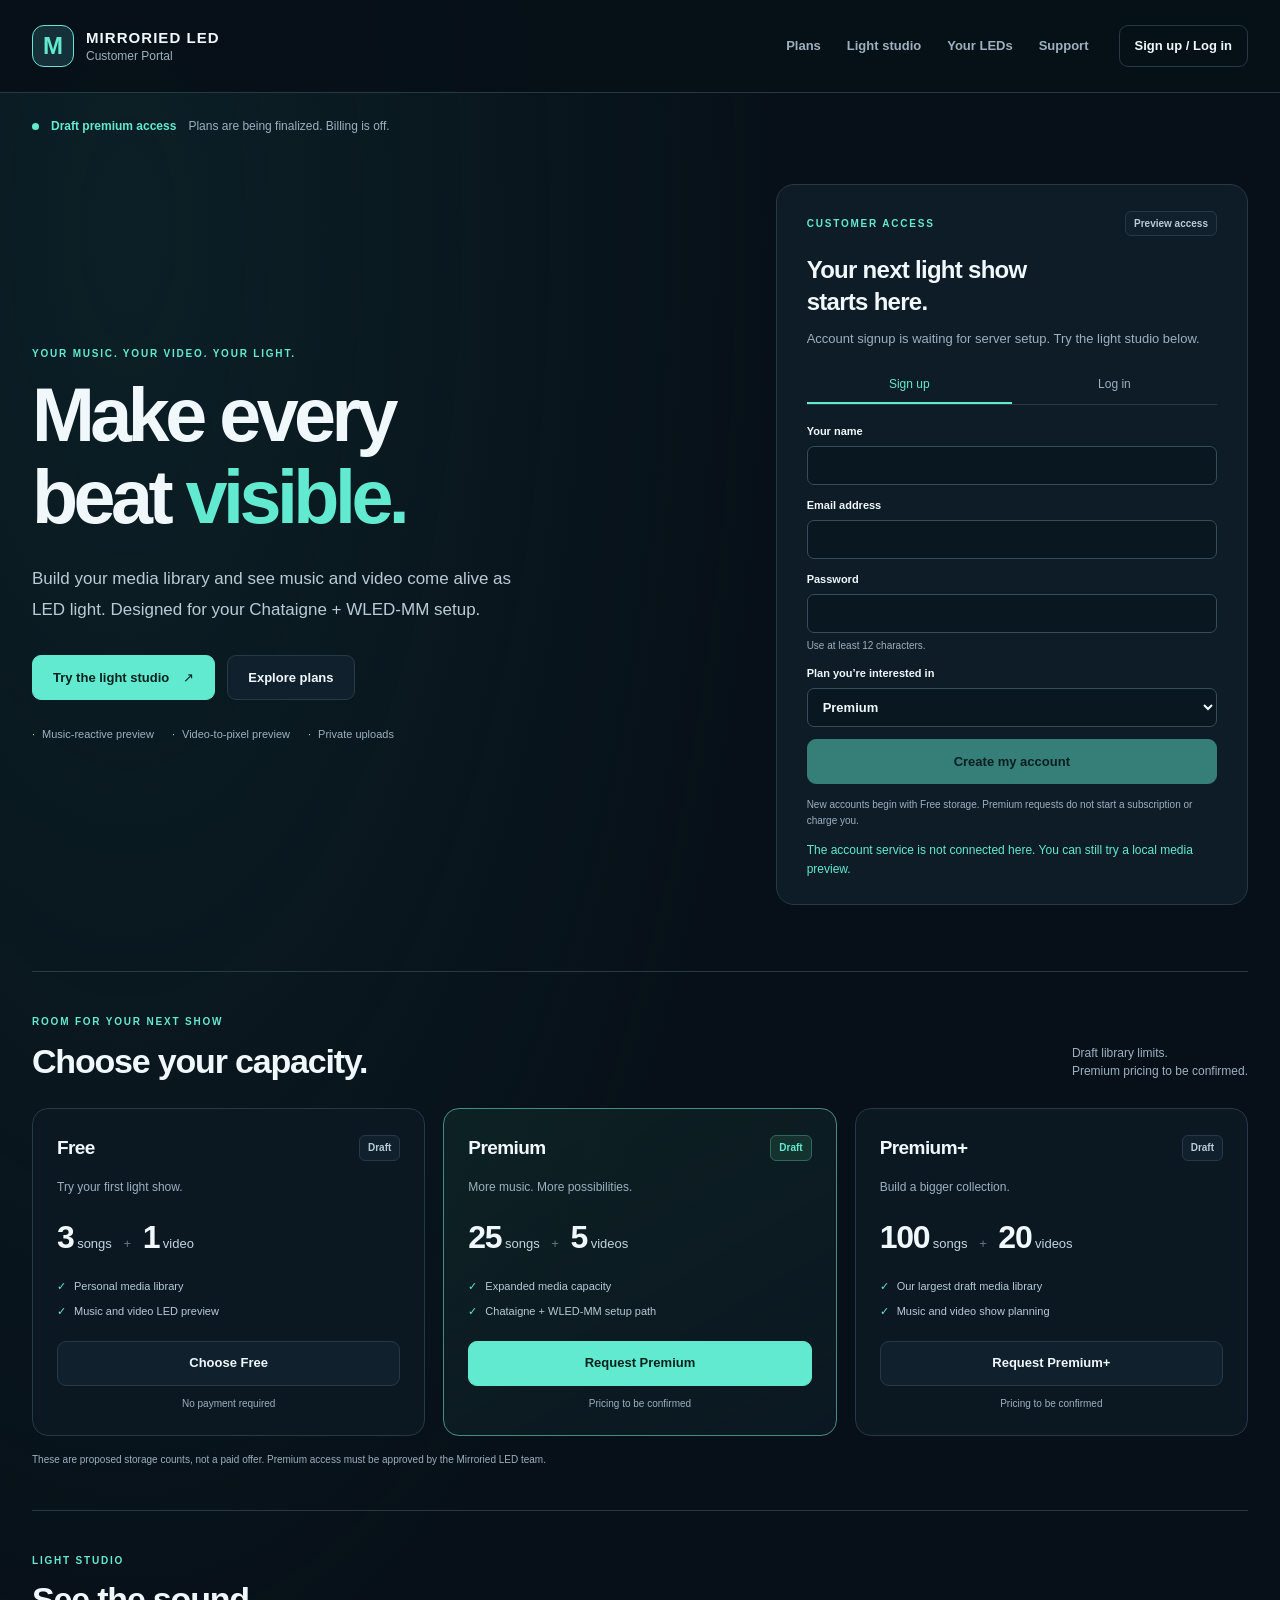
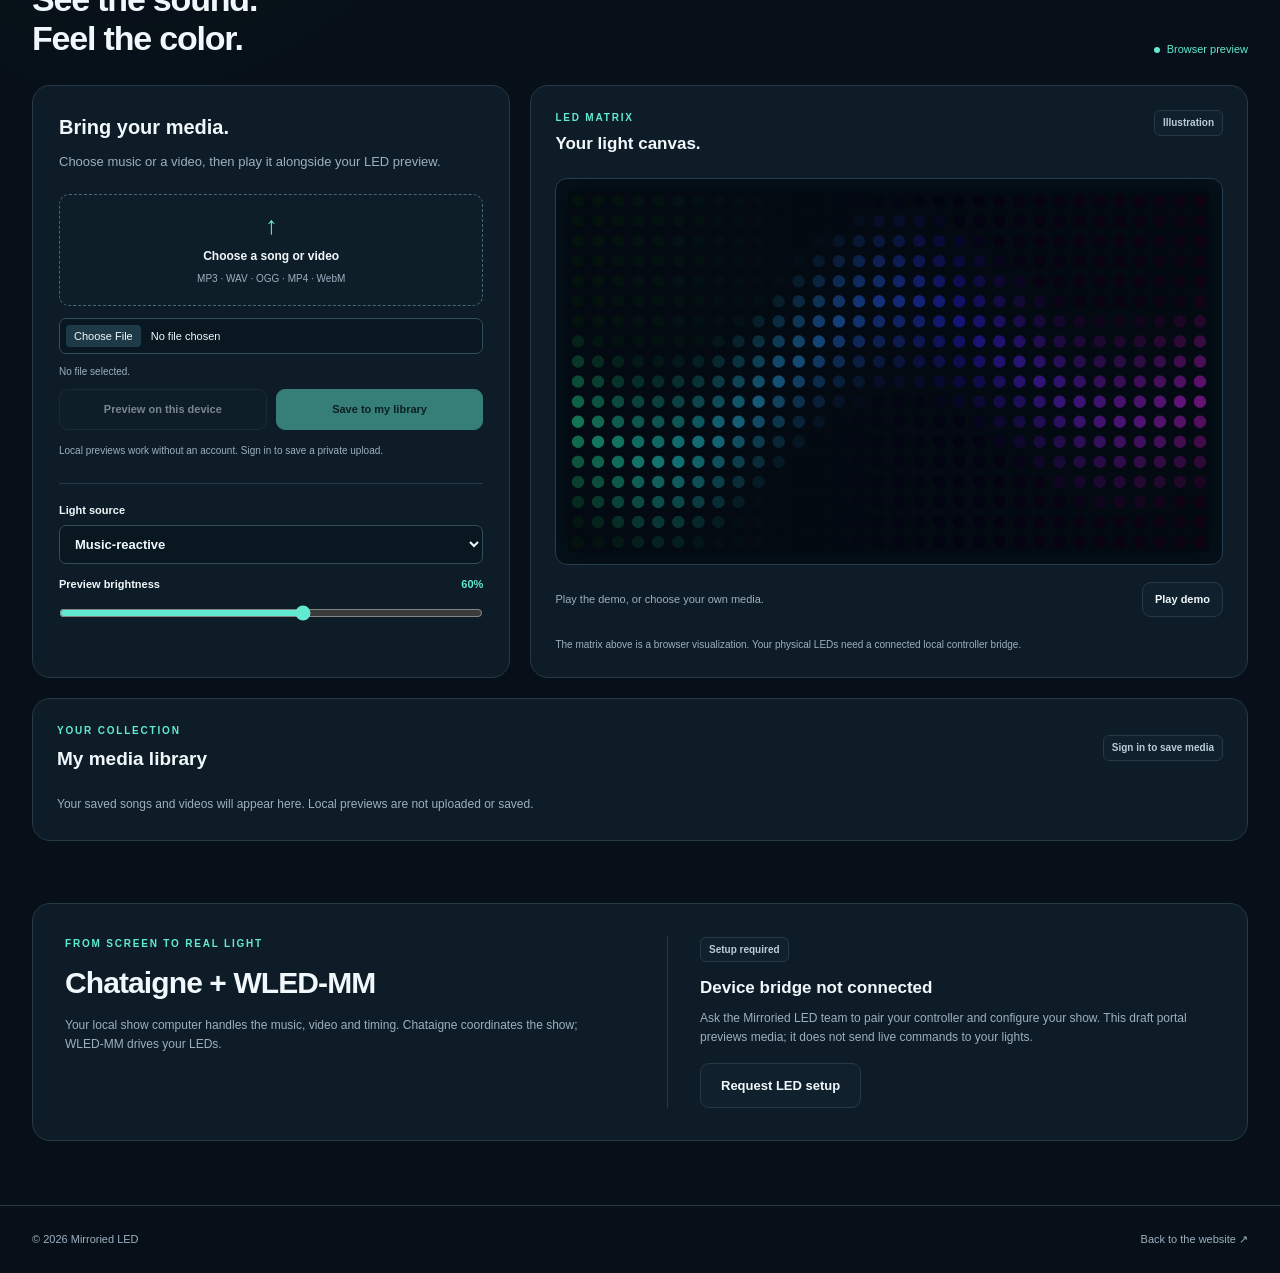
==== customer-portal/index.html @ da656ce5 "Build draft customer portal with private media uploads and LED preview" ====
<!doctype html>
<html lang="en">
<head>
  <meta charset="utf-8">
  <meta name="viewport" content="width=device-width, initial-scale=1">
  <meta name="description" content="Mirroried LED customer access: a private music and video library, premium plan requests and a synchronized LED preview for Chataigne and WLED-MM setups.">
  <meta name="color-scheme" content="dark">
  <title>Customer Portal — Mirroried LED</title>
  <link rel="stylesheet" href="portal.css?v=8d308800844b">
  <script src="portal.js?v=c4776ba9d6d2" defer></script>
</head>
<body>
  <a class="skip-link" href="#main">Skip to content</a>
  <header class="site-header">
    <div class="shell header-inner">
      <a class="brand" href="../" aria-label="Mirroried LED home"><span class="brand-mark">M</span><span><strong>MIRRORIED LED</strong><small>Customer Portal</small></span></a>
      <nav aria-label="Portal navigation"><a href="#plans">Plans</a><a href="#studio">Light studio</a><a href="#connection">Your LEDs</a><a href="../#contact">Support</a></nav>
      <a class="header-action" href="#account" id="accountLink">Sign up / Log in</a>
    </div>
  </header>
  <main id="main">
    <div class="shell">
      <div class="release-note"><span class="status-dot"></span><strong>Draft premium access</strong><span>Plans are being finalized. Billing is off.</span></div>
      <section class="welcome-grid" aria-labelledby="welcomeTitle">
        <div class="welcome-copy">
          <p class="eyebrow">YOUR MUSIC. YOUR VIDEO. YOUR LIGHT.</p>
          <h1 id="welcomeTitle">Make every<br>beat <span>visible.</span></h1>
          <p class="lead">Build your media library and see music and video come alive as LED light. Designed for your Chataigne + WLED-MM setup.</p>
          <div class="hero-actions"><a class="button primary" href="#studio">Try the light studio <span aria-hidden="true">↗</span></a><a class="button secondary" href="#plans">Explore plans</a></div>
          <div class="feature-line"><span>Music-reactive preview</span><span>Video-to-pixel preview</span><span>Private uploads</span></div>
        </div>
        <section class="account-panel panel" id="account" aria-labelledby="accountTitle">
          <div class="panel-heading"><p class="eyebrow">CUSTOMER ACCESS</p><span class="small-tag" id="accountState">Checking access</span></div>
          <div id="signedOut">
            <h2 id="accountTitle">Your next light show<br>starts here.</h2>
            <p class="muted" id="accountAvailability">Checking account availability…</p>
            <div class="auth-tabs" aria-label="Account action"><button type="button" id="signupTab" class="active" aria-pressed="true">Sign up</button><button type="button" id="loginTab" aria-pressed="false">Log in</button></div>
            <form id="accountForm">
              <label id="nameField">Your name<input name="name" id="accountName" autocomplete="name" maxlength="100" required></label>
              <label>Email address<input name="email" id="accountEmail" type="email" autocomplete="email" maxlength="254" required></label>
              <label>Password<input name="password" id="accountPassword" type="password" autocomplete="new-password" minlength="12" maxlength="72" required><small id="passwordHint">Use at least 12 characters.</small></label>
              <label id="planField">Plan you’re interested in<select id="requestedPlan" name="requestedPlan"><option value="free">Free</option><option value="premium" selected>Premium</option><option value="premium-plus">Premium+</option></select></label>
              <button class="button primary full-width" id="accountSubmit" type="submit" disabled>Create my account</button>
              <p class="fine-print" id="signupNote">New accounts begin with Free storage. Premium requests do not start a subscription or charge you.</p>
            </form>
          </div>
          <div id="signedIn" hidden>
            <h2 id="memberGreeting">Welcome back.</h2><p class="muted" id="memberEmail"></p>
            <dl class="member-details"><div><dt>Active access</dt><dd id="memberPlan"></dd></div><div><dt>Requested plan</dt><dd id="memberRequest"></dd></div><div><dt>Billing</dt><dd>Off · no charges</dd></div></dl>
            <a class="button primary full-width" href="#studio">Open my media library</a><button class="text-button" type="button" id="logoutButton">Log out</button>
            <p class="fine-print">Use Mirroried LED support for account help or to request a change to your access.</p>
          </div>
          <p class="form-message" id="accountMessage" role="status" aria-live="polite"></p>
        </section>
      </section>
      <section class="plans-section" id="plans" aria-labelledby="plansTitle">
        <div class="section-heading"><div><p class="eyebrow">ROOM FOR YOUR NEXT SHOW</p><h2 id="plansTitle">Choose your capacity.</h2></div><p>Draft library limits.<br>Premium pricing to be confirmed.</p></div>
        <div class="plans-grid" id="planCards">
          <article class="plan-card"><div class="plan-top"><h3>Free</h3><span class="small-tag">Draft</span></div><p class="plan-description">Try your first light show.</p><div class="plan-capacity"><strong data-plan-songs="free">3</strong> songs <span>+</span> <strong data-plan-videos="free">1</strong> video</div><ul><li>Personal media library</li><li>Music and video LED preview</li></ul><button class="button secondary full-width plan-select" type="button" data-plan="free">Choose Free</button><p class="price-note">No payment required</p></article>
          <article class="plan-card featured"><div class="plan-top"><h3>Premium</h3><span class="small-tag teal">Draft</span></div><p class="plan-description">More music. More possibilities.</p><div class="plan-capacity"><strong data-plan-songs="premium">25</strong> songs <span>+</span> <strong data-plan-videos="premium">5</strong> videos</div><ul><li>Expanded media capacity</li><li>Chataigne + WLED-MM setup path</li></ul><button class="button primary full-width plan-select" type="button" data-plan="premium">Request Premium</button><p class="price-note">Pricing to be confirmed</p></article>
          <article class="plan-card"><div class="plan-top"><h3>Premium+</h3><span class="small-tag">Draft</span></div><p class="plan-description">Build a bigger collection.</p><div class="plan-capacity"><strong data-plan-songs="premium-plus">100</strong> songs <span>+</span> <strong data-plan-videos="premium-plus">20</strong> videos</div><ul><li>Our largest draft media library</li><li>Music and video show planning</li></ul><button class="button secondary full-width plan-select" type="button" data-plan="premium-plus">Request Premium+</button><p class="price-note">Pricing to be confirmed</p></article>
        </div>
        <p class="section-note">These are proposed storage counts, not a paid offer. Premium access must be approved by the Mirroried LED team.</p>
      </section>
      <section class="studio-section" id="studio" aria-labelledby="studioTitle">
        <div class="section-heading"><div><p class="eyebrow">LIGHT STUDIO</p><h2 id="studioTitle">See the sound.<br>Feel the color.</h2></div><span class="studio-badge">Browser preview</span></div>
        <div class="studio-grid">
          <div class="studio-controls panel">
            <h3>Bring your media.</h3><p class="muted">Choose music or a video, then play it alongside your LED preview.</p>
            <form id="uploadForm">
              <label class="file-label" for="mediaFile"><span class="upload-symbol" aria-hidden="true">↑</span><strong>Choose a song or video</strong><span>MP3 · WAV · OGG · MP4 · WebM</span></label>
              <input type="file" id="mediaFile" name="file" accept=".mp3,.wav,.ogg,.mp4,.webm,audio/mpeg,audio/wav,audio/ogg,video/mp4,video/webm">
              <p class="selected-file" id="selectedFile">No file selected.</p>
              <div class="upload-actions"><button class="button secondary" id="localPreviewButton" type="button" disabled>Preview on this device</button><button class="button primary" id="saveMediaButton" type="submit" disabled>Save to my library</button></div>
              <p class="fine-print" id="uploadAvailability">Local previews work without an account. Sign in to save a private upload.</p>
              <progress id="uploadProgress" max="100" value="0" aria-label="Upload progress" hidden></progress>
              <p class="form-message" id="uploadMessage" role="status" aria-live="polite"></p>
            </form>
            <div class="preview-settings"><label>Light source<select id="previewMode"><option value="music">Music-reactive</option><option value="video">Video colors</option></select></label><label>Preview brightness <span id="brightnessValue">60%</span><input id="brightness" type="range" min="5" max="100" value="60"></label></div>
          </div>
          <div class="preview-panel panel">
            <div class="preview-heading"><div><p class="eyebrow">LED MATRIX</p><h3 id="previewName">Your light canvas.</h3></div><span class="small-tag" id="previewStatus">Illustration</span></div>
            <div class="matrix-frame"><canvas id="ledCanvas" width="960" height="540" role="img" aria-label="LED matrix preview. Choose and play music or a video to synchronize the lights."></canvas></div>
            <div class="player-bar"><p id="playerDescription">Play the demo, or choose your own media.</p><button class="button secondary compact" id="demoButton" type="button">Play demo</button></div>
            <div id="playerContainer" hidden><video id="mediaPlayer" controls playsinline preload="metadata" aria-label="Music and video preview player"></video></div>
            <p class="fine-print preview-disclosure" id="previewDisclosure">The matrix above is a browser visualization. Your physical LEDs need a connected local controller bridge.</p>
          </div>
        </div>
        <div class="library-panel panel">
          <div class="library-heading"><div><p class="eyebrow">YOUR COLLECTION</p><h3>My media library</h3></div><span class="small-tag" id="libraryUsage">Sign in to save media</span></div>
          <p class="library-empty" id="libraryEmpty">Your saved songs and videos will appear here. Local previews are not uploaded or saved.</p>
          <ul id="mediaLibrary" class="media-library" aria-label="Saved music and videos"></ul>
          <p class="form-message" id="libraryMessage" role="status" aria-live="polite"></p>
        </div>
      </section>
      <section class="connection-section panel" id="connection" aria-labelledby="connectionTitle">
        <div><p class="eyebrow">FROM SCREEN TO REAL LIGHT</p><h2 id="connectionTitle">Chataigne + WLED-MM</h2><p class="muted">Your local show computer handles the music, video and timing. Chataigne coordinates the show; WLED-MM drives your LEDs.</p></div>
        <div class="connection-state"><span class="small-tag">Setup required</span><h3>Device bridge not connected</h3><p class="muted">Ask the Mirroried LED team to pair your controller and configure your show. This draft portal previews media; it does not send live commands to your lights.</p><a class="button secondary" href="../#contact">Request LED setup</a></div>
      </section>
    </div>
  </main>
  <footer><div class="shell"><span>© <span id="year">2026</span> Mirroried LED</span><a href="../">Back to the website <span aria-hidden="true">↗</span></a></div></footer>
</body>
</html>
---- customer-portal/portal.css ----
:root{--bg:#071018;--panel:#0e1c27;--text:#f0f8fc;--muted:#9cb0c0;--line:#263946;--teal:#62ead0;--blue:#78bdfc;--pink:#ef8bcd;font-family:Inter,Arial,Helvetica,sans-serif;color:var(--text);background:var(--bg);font-synthesis:none;line-height:1.55;scroll-padding-top:100px}
*{box-sizing:border-box}body{margin:0;background:radial-gradient(ellipse at 10% 8%,#12333870,transparent 40%),var(--bg)}a{color:inherit}button,input,select{font:inherit}button,a,input,select{-webkit-tap-highlight-color:transparent}button{cursor:pointer}button:disabled{cursor:not-allowed;opacity:.48}button,input,select{color:var(--text)}button:focus-visible,a:focus-visible,input:focus-visible,select:focus-visible{outline:3px solid var(--teal);outline-offset:4px}[hidden]{display:none!important}.shell{width:min(1240px,calc(100% - 64px));margin-inline:auto}.skip-link{position:fixed;top:-100px;left:16px;z-index:10;background:var(--teal);color:var(--bg);padding:10px}.skip-link:focus{top:10px}.site-header{border-bottom:1px solid var(--line);background:#071018f2}.header-inner{min-height:92px;display:flex;align-items:center;gap:30px}.brand{display:flex;align-items:center;gap:12px;text-decoration:none;line-height:1.3;flex-shrink:0}.brand-mark{width:42px;height:42px;border:1px solid #6be3d6;border-radius:12px;display:grid;place-items:center;color:var(--teal);font-weight:900;font-size:24px;background:#153038}.brand strong{font-size:15px;letter-spacing:.07em}.brand small{display:block;color:var(--muted);font-size:12px}.header-inner nav{margin-left:auto;display:flex;gap:26px}.header-inner nav a,.header-action{text-decoration:none;font-size:13px;font-weight:600}.header-inner nav a{color:var(--muted)}.header-inner nav a:hover{color:var(--teal)}.header-action{border:1px solid var(--line);border-radius:9px;padding:10px 15px}.release-note{display:flex;gap:12px;align-items:center;flex-wrap:wrap;padding-block:24px;color:var(--muted);font-size:12px}.release-note strong{color:var(--teal);font-weight:600}.status-dot{width:7px;height:7px;border-radius:50%;background:var(--teal)}.welcome-grid{display:grid;grid-template-columns:1.2fr .85fr;gap:clamp(28px,6vw,88px);align-items:center;padding:24px 0 66px}.welcome-copy{padding:16px 0}.eyebrow{font-size:10px;letter-spacing:.18em;font-weight:800;color:var(--teal);margin:0 0 14px}h1,h2,h3,p{margin-top:0}h1{font-size:clamp(48px,5.9vw,78px);letter-spacing:-.06em;line-height:1.08;font-weight:700;margin-bottom:26px}h1 span{color:var(--teal)}.lead{font-size:17px;color:#bbcbd6;max-width:490px;line-height:1.8;margin-bottom:30px}.hero-actions{display:flex;gap:12px;flex-wrap:wrap}.button{display:inline-flex;align-items:center;justify-content:center;gap:14px;border:1px solid var(--line);min-height:45px;padding:10px 20px;border-radius:9px;text-decoration:none;font-size:13px;font-weight:700;transition:background .15s}.button.primary{background:var(--teal);border-color:var(--teal);color:#09221e}.button.primary:hover:enabled,a.button.primary:hover{background:#a0f9e8}.button.secondary{background:#10212d;color:var(--text)}.button.secondary:hover:enabled,a.button.secondary:hover{background:#1b3544}.feature-line{display:flex;gap:18px;flex-wrap:wrap;margin-top:26px;color:var(--muted);font-size:11px}.feature-line span:before{content:'·';color:var(--teal);margin-right:7px}.panel{background:var(--panel);border:1px solid var(--line);border-radius:18px}.account-panel{padding:26px 30px;scroll-margin-top:20px}.panel-heading{display:flex;justify-content:space-between;gap:15px;align-items:center;margin-bottom:18px}.panel-heading .eyebrow{margin:0}.small-tag{display:inline-flex;align-items:center;font-size:10px;font-weight:600;color:#b9ccd9;white-space:nowrap;border:1px solid var(--line);border-radius:6px;padding:4px 8px;background:#10212d}.small-tag.teal{color:var(--teal);border-color:#32665d;background:#14332f}.account-panel h2{font-size:24px;line-height:1.35;letter-spacing:-.03em;margin-bottom:10px}.muted{color:var(--muted);font-size:13px}.account-panel .muted{margin-bottom:18px}.auth-tabs{display:flex;border-bottom:1px solid var(--line);margin-bottom:18px}.auth-tabs button{background:transparent;border:0;border-bottom:2px solid transparent;flex:1;padding:8px;font-size:12px;color:var(--muted)}.auth-tabs button.active{border-color:var(--teal);color:var(--teal)}label{display:block;font-size:11px;font-weight:600;margin-bottom:12px}input:not([type=range]),select{width:100%;display:block;margin-top:6px;border:1px solid #344d5b;border-radius:7px;background:#091720;min-height:39px;padding:8px 11px;font-size:13px;color:var(--text)}input::placeholder{color:#718b9c}label small{display:block;color:var(--muted);font-size:10px;margin-top:5px;font-weight:400}.full-width{width:100%}.fine-print{font-size:10px;line-height:1.6;color:var(--muted);margin:13px 0 0}.form-message{font-size:12px;margin:12px 0 0;color:var(--teal);overflow-wrap:anywhere;min-height:0}.form-message.error{color:#ffafbc}.form-message:empty{margin:0}.member-details{margin:20px 0}.member-details>div{display:flex;justify-content:space-between;gap:12px;border-bottom:1px solid var(--line);padding:10px 0;font-size:12px}.member-details dt{color:var(--muted)}.member-details dd{margin:0}.text-button{padding:12px 0;border:0;background:transparent;color:var(--muted);font-size:12px;text-decoration:underline}.plans-section,.studio-section{padding:42px 0;scroll-margin-top:20px;border-top:1px solid var(--line)}.section-heading{display:flex;justify-content:space-between;align-items:end;gap:20px;margin-bottom:27px}.section-heading h2{font-size:34px;line-height:1.15;letter-spacing:-.035em;margin:0}.section-heading p:not(.eyebrow){font-size:12px;color:var(--muted);margin:0}.section-heading .eyebrow{margin-bottom:12px}.plans-grid{display:grid;grid-template-columns:repeat(3,1fr);gap:18px}.plan-card{border:1px solid var(--line);border-radius:16px;background:#0b1822;padding:24px}.plan-card.featured{border-color:#438e82;background:linear-gradient(150deg,#15393260,#0b1822)}.plan-top{display:flex;align-items:center;justify-content:space-between;gap:10px}.plan-card h3{font-size:19px;margin:0;letter-spacing:-.03em}.plan-description{font-size:12px;color:var(--muted);margin:15px 0 22px}.plan-capacity{font-size:13px;color:#c3d5de}.plan-capacity strong{font-size:32px;line-height:1.2;color:var(--text);letter-spacing:-.04em}.plan-capacity span{color:#5f7c8a;padding:0 8px}.plan-card ul{list-style:none;margin:21px 0;padding:0;font-size:11px;color:#b6c9d5}.plan-card li{margin:8px 0}.plan-card li:before{content:'✓';color:var(--teal);margin-right:8px}.price-note{font-size:10px;color:var(--muted);text-align:center;margin:10px 0 0}.section-note{color:var(--muted);font-size:10px;margin:16px 0 0}.studio-badge{display:inline-flex;align-items:center;gap:7px;color:var(--teal);font-size:11px}.studio-badge:before{content:'';width:6px;height:6px;border-radius:50%;background:var(--teal)}.studio-grid{display:grid;grid-template-columns:.8fr 1.2fr;gap:20px}.studio-controls{padding:26px}.studio-controls h3{font-size:20px;margin-bottom:9px}.studio-controls .muted{margin-bottom:22px}.file-label{border:1px dashed #476776;background:#10253050;border-radius:10px;text-align:center;display:flex;flex-direction:column;gap:5px;padding:18px;cursor:pointer}.file-label strong{font-size:12px}.file-label span:not(.upload-symbol){font-size:10px;color:var(--muted);font-weight:400}.upload-symbol{font-size:25px;line-height:1;color:var(--teal);margin-bottom:4px}#mediaFile{font-size:11px;min-height:32px;padding:6px;line-height:1.5}#mediaFile::file-selector-button{border:0;background:#1e3a48;color:var(--text);border-radius:4px;padding:5px 8px;margin-right:10px;cursor:pointer}.selected-file{font-size:10px;color:var(--muted);overflow-wrap:anywhere;margin:10px 0}.upload-actions{display:flex;gap:9px}.upload-actions .button{flex:1;font-size:11px;padding:9px;min-height:41px}.preview-settings{border-top:1px solid var(--line);padding-top:18px;margin-top:24px}.preview-settings label:last-child{margin-bottom:0}.preview-settings label span{float:right;color:var(--teal)}input[type=range]{display:block;width:100%;margin:12px 0 0;accent-color:var(--teal)}progress{width:100%;margin-top:16px;accent-color:var(--teal)}.preview-panel{padding:24px;display:flex;flex-direction:column}.preview-heading{display:flex;justify-content:space-between;gap:12px;align-items:start;margin-bottom:21px}.preview-heading .eyebrow{margin-bottom:5px}.preview-heading h3{font-size:17px;font-weight:600;margin:0;overflow-wrap:anywhere;max-width:100%}.preview-heading>div{min-width:0}.matrix-frame{border:1px solid #263d50;border-radius:12px;padding:12px;background:#030a11;box-shadow:inset 0 0 38px #16435430;aspect-ratio:16/9;display:grid;place-items:center}.matrix-frame canvas{width:100%;height:auto;display:block}.player-bar{display:flex;justify-content:space-between;gap:10px;align-items:center;margin-top:17px}.player-bar p{font-size:11px;color:var(--muted);margin:0}.button.compact{min-height:35px;flex-shrink:0;font-size:11px;padding:7px 12px}#playerContainer{margin-top:15px}#mediaPlayer{max-width:100%;width:100%;max-height:245px;background:#061018;border-radius:8px}#mediaPlayer.audio-only{height:50px;display:block}.preview-disclosure{margin-top:auto;padding-top:20px}.library-panel{padding:24px;margin-top:20px}.library-heading{display:flex;align-items:center;justify-content:space-between;gap:12px}.library-heading .eyebrow{margin-bottom:5px}.library-heading h3{font-size:19px;margin-bottom:0}.library-empty{color:var(--muted);font-size:12px;margin:22px 0 2px}.media-library{margin:20px 0 0;padding:0;list-style:none;display:grid;grid-template-columns:repeat(2,1fr);gap:12px}.media-library:empty{margin:0}.media-item{padding:15px;background:#091720;border:1px solid var(--line);border-radius:10px;display:flex;align-items:center;gap:12px}.media-icon{color:var(--teal);font-size:22px;background:#183239;width:40px;height:40px;border-radius:8px;display:grid;place-items:center;flex-shrink:0}.media-item-info{flex:1;min-width:0}.media-item-info strong{font-size:12px;display:block;overflow-wrap:anywhere}.media-item-info small{font-size:10px;color:var(--muted)}.media-item-actions{display:flex;flex-direction:column;gap:5px;align-items:end}.media-item-actions button{font-size:10px;padding:5px 9px;background:#163341;border:1px solid var(--line);border-radius:6px}.media-item-actions .delete-button{background:transparent;color:var(--muted);border:0}.connection-section{display:grid;grid-template-columns:1fr 1fr;gap:54px;padding:32px;margin:20px 0 64px}.connection-section h2{font-size:30px;letter-spacing:-.03em;line-height:1.2;margin-bottom:15px}.connection-section .muted{font-size:12px;margin-bottom:0}.connection-state{border-left:1px solid var(--line);padding-left:32px}.connection-state h3{font-size:17px;line-height:1.3;margin:15px 0 10px}.connection-state .button{margin-top:17px}footer{border-top:1px solid var(--line);font-size:11px;color:var(--muted)}footer .shell{display:flex;justify-content:space-between;gap:20px;align-items:center;padding:25px 0}footer a{text-decoration:none}
@media(min-width:1400px){.welcome-grid{padding-top:50px}}@media(max-width:1000px){.header-inner{gap:20px}.header-inner nav{gap:14px}.welcome-grid{gap:28px}.account-panel{padding:24px}.plans-grid{gap:12px}.plan-card{padding:20px}.plan-capacity strong{font-size:27px}.plan-capacity span{padding:0 4px}.studio-grid{grid-template-columns:1fr 1.2fr}.studio-controls,.preview-panel{padding:20px}.upload-actions{flex-direction:column}.media-library{grid-template-columns:1fr}}@media(max-width:760px){.shell{width:calc(100% - 36px)}.header-inner{min-height:82px;flex-wrap:wrap;gap:14px;padding-block:17px}.header-inner nav{order:3;width:100%;justify-content:space-between;margin:0}.header-action{margin-left:auto;font-size:11px;padding:8px}.brand strong{font-size:12px}.brand small{font-size:10px}.brand-mark{width:34px;height:34px;font-size:21px}.release-note{gap:8px;font-size:10px;padding:20px 0}.release-note>span:last-child{width:100%;padding-left:15px}.welcome-grid{grid-template-columns:1fr;gap:30px;padding:10px 0 36px}.welcome-copy{padding:0}h1{font-size:57px}.lead{font-size:15px}.feature-line{font-size:10px;gap:10px}.account-panel{padding:24px}.account-panel h2 br{display:none}.plans-section,.studio-section{padding:32px 0}.section-heading{gap:14px;align-items:start;flex-direction:column}.section-heading h2{font-size:31px}.section-heading p:not(.eyebrow) br{display:none}.plans-grid,.studio-grid{grid-template-columns:1fr}.plan-card{padding:23px}.plan-capacity strong{font-size:34px}.plan-card ul{margin:18px 0}.upload-actions{flex-direction:row}.studio-controls,.preview-panel{padding:23px}.media-library{grid-template-columns:1fr}.library-panel{padding:23px}.library-heading{align-items:start;flex-direction:column}.connection-section{grid-template-columns:1fr;gap:28px;padding:25px;margin-bottom:36px}.connection-state{padding:24px 0 0;border-left:0;border-top:1px solid var(--line)}.connection-section h2{font-size:28px}footer .shell{font-size:10px}.player-bar{align-items:start}.matrix-frame{padding:8px}.header-inner nav a{font-size:12px}.preview-heading{gap:10px}.preview-heading h3{font-size:15px}}
@media(prefers-reduced-motion:reduce){*{scroll-behavior:auto;transition:none!important}}
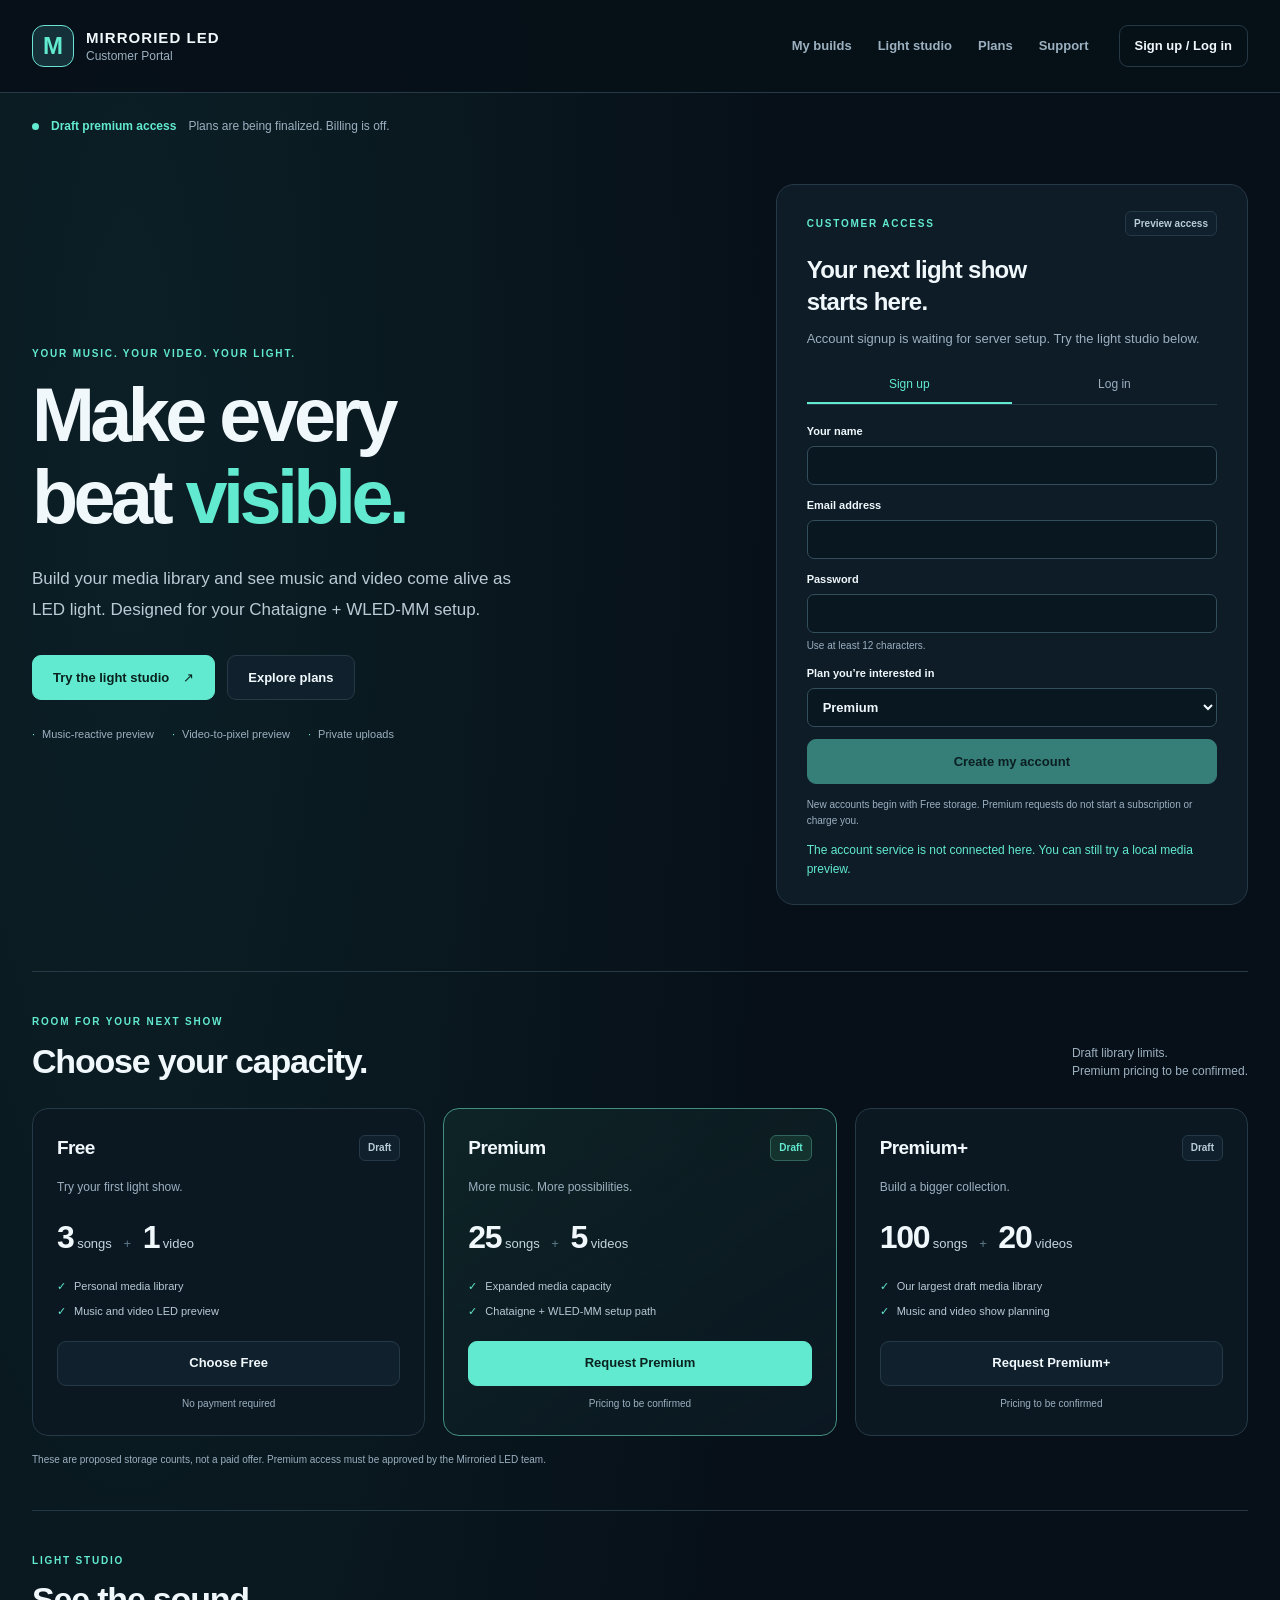
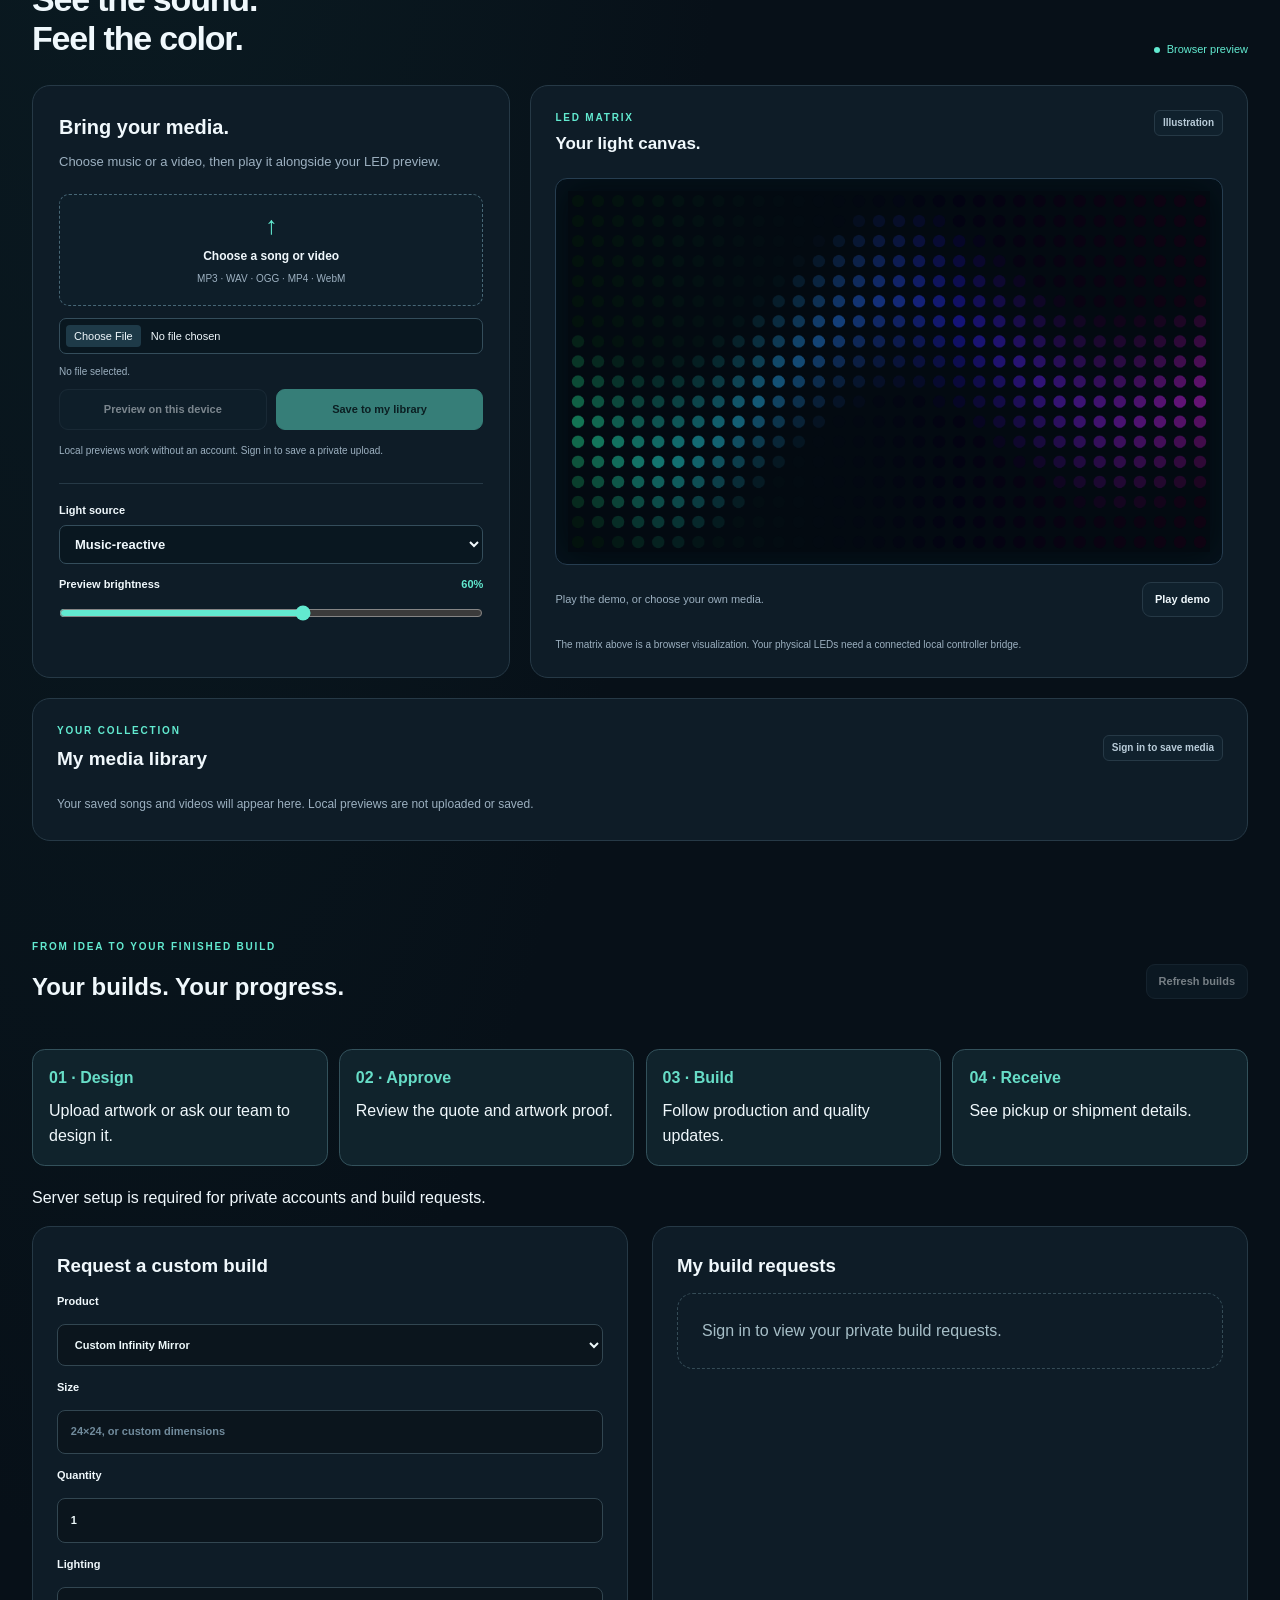
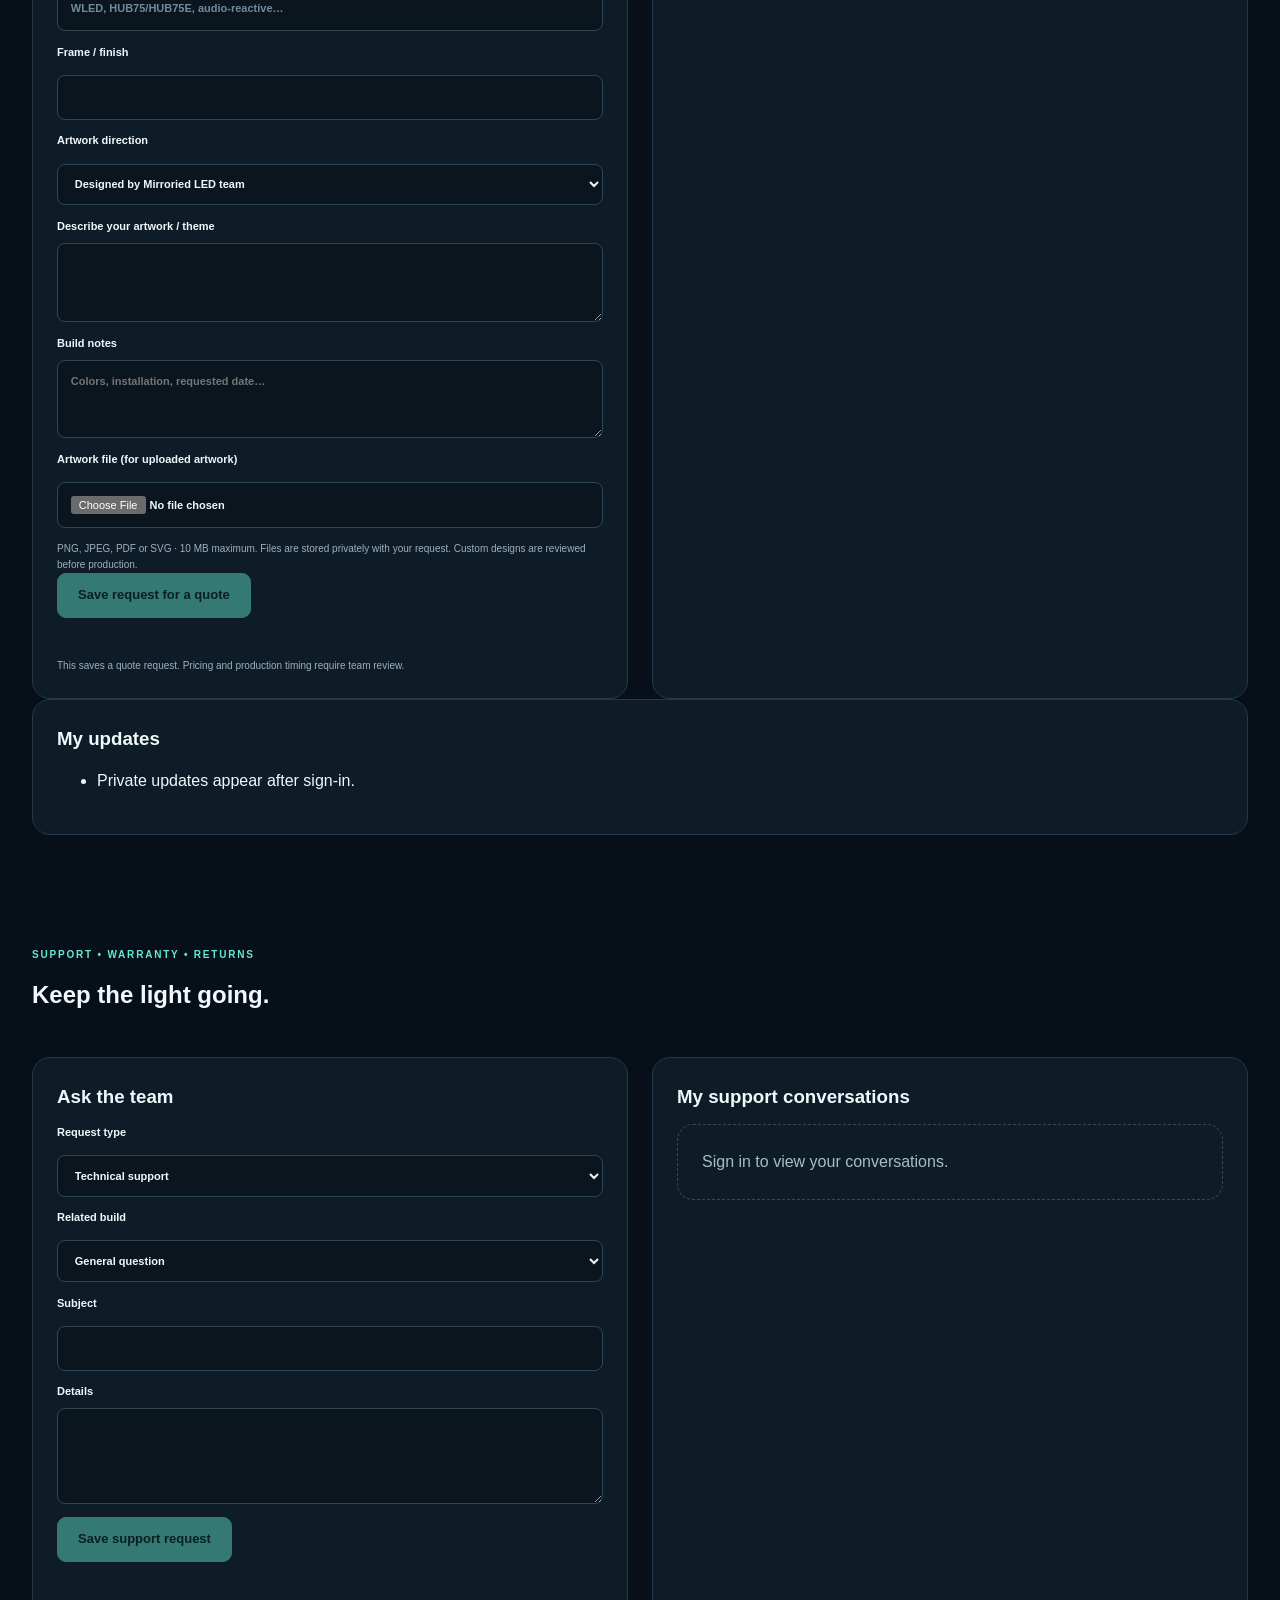
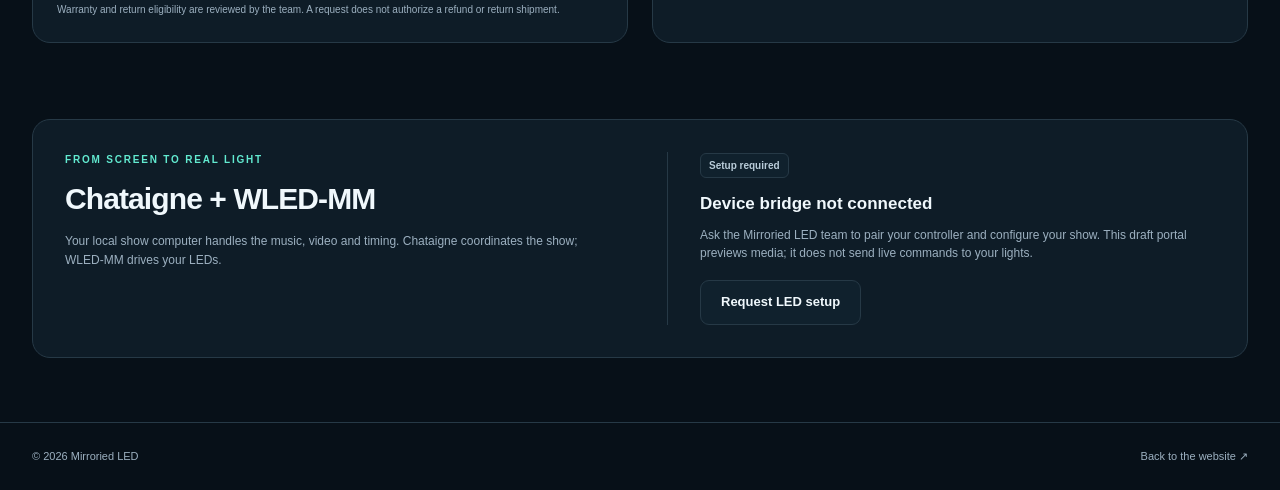
==== commit 7365b077: "Connect automated business requirements to private website workflows" ====
--- a/customer-portal/index.html
+++ b/customer-portal/index.html
@@ -7,14 +7,16 @@
   <meta name="color-scheme" content="dark">
   <title>Customer Portal — Mirroried LED</title>
   <link rel="stylesheet" href="portal.css?v=8d308800844b">
-  <script src="portal.js?v=c4776ba9d6d2" defer></script>
+  <link rel="stylesheet" href="business.css?v=39bae571b49a">
+  <script src="portal.js?v=eea89f5889e5" defer></script>
+  <script src="business.js?v=430224298215" defer></script>
 </head>
 <body>
   <a class="skip-link" href="#main">Skip to content</a>
   <header class="site-header">
     <div class="shell header-inner">
       <a class="brand" href="../" aria-label="Mirroried LED home"><span class="brand-mark">M</span><span><strong>MIRRORIED LED</strong><small>Customer Portal</small></span></a>
-      <nav aria-label="Portal navigation"><a href="#plans">Plans</a><a href="#studio">Light studio</a><a href="#connection">Your LEDs</a><a href="../#contact">Support</a></nav>
+      <nav aria-label="Portal navigation"><a href="#builds">My builds</a><a href="#studio">Light studio</a><a href="#plans">Plans</a><a href="#support">Support</a><a id="operationsLink" class="operations-link" href="operations.html" hidden>Team</a></nav>
       <a class="header-action" href="#account" id="accountLink">Sign up / Log in</a>
     </div>
   </header>
@@ -93,6 +95,14 @@
           <p class="form-message" id="libraryMessage" role="status" aria-live="polite"></p>
         </div>
       </section>
+      <section class="business-section" id="builds" aria-labelledby="buildsTitle">
+        <div class="business-heading"><div><p class="eyebrow">FROM IDEA TO YOUR FINISHED BUILD</p><h2 id="buildsTitle">Your builds. Your progress.</h2></div><button id="refreshBuilds" class="button secondary compact" type="button">Refresh builds</button></div>
+        <div class="workflow-strip" aria-label="Build process"><div><strong>01 · Design</strong>Upload artwork or ask our team to design it.</div><div><strong>02 · Approve</strong>Review the quote and artwork proof.</div><div><strong>03 · Build</strong>Follow production and quality updates.</div><div><strong>04 · Receive</strong>See pickup or shipment details.</div></div>
+        <p id="businessAvailability" class="business-message" role="status" aria-live="polite">Checking build access…</p>
+        <div class="business-grid"><form id="buildRequestForm" class="panel business-panel"><h3>Request a custom build</h3><p id="importedBuilds" class="business-draft" hidden></p><div id="singleBuildFields"><label>Product<select id="buildProduct"><option>Custom Infinity Mirror</option><option>Layered Stadium Model</option><option>Wall Panel LED Display</option><option>Address Sign or Mailbox</option><option>Other Custom Build</option></select></label><label>Size<input id="buildSize" maxlength="120" placeholder="24×24, or custom dimensions" required></label><label>Quantity<input id="buildQuantity" type="number" min="1" max="20" value="1" required></label><label>Lighting<input id="buildLighting" maxlength="120" placeholder="WLED, HUB75/HUB75E, audio-reactive…"></label><label>Frame / finish<input id="buildFinish" maxlength="120"></label><label>Artwork direction<select id="buildArtworkSource"><option value="team-design">Designed by Mirroried LED team</option><option value="upload">Use my uploaded artwork</option></select></label><label>Describe your artwork / theme<textarea id="buildArtwork" maxlength="1000" rows="3" required></textarea></label><label>Build notes<textarea id="buildNotes" maxlength="2000" rows="3" placeholder="Colors, installation, requested date…"></textarea></label></div><label>Artwork file (for uploaded artwork)<input id="buildArtworkFile" type="file" accept=".png,.jpg,.jpeg,.pdf,.svg"></label><p class="fine-print">PNG, JPEG, PDF or SVG · 10 MB maximum. Files are stored privately with your request. Custom designs are reviewed before production.</p><button id="saveBuildRequest" class="button primary" type="submit" disabled>Save request for a quote</button><button id="clearImportedBuilds" class="text-button" type="button" hidden>Start a different request</button><p id="buildRequestMessage" class="business-message" role="status" aria-live="polite"></p><p class="fine-print">This saves a quote request. Pricing and production timing require team review.</p></form><section class="panel business-panel"><h3>My build requests</h3><div id="customerBuilds"><p class="empty-business">Sign in to view your private build requests.</p></div></section></div>
+        <section class="panel business-panel"><h3>My updates</h3><ul id="customerUpdates"><li>Production updates will appear after you submit a build request.</li></ul></section>
+      </section>
+      <section class="business-section" id="support" aria-labelledby="supportTitle"><div class="business-heading"><div><p class="eyebrow">SUPPORT • WARRANTY • RETURNS</p><h2 id="supportTitle">Keep the light going.</h2></div></div><div class="business-grid"><form id="supportRequestForm" class="panel business-panel"><h3>Ask the team</h3><label>Request type<select id="supportKind"><option value="SUPPORT">Technical support</option><option value="ORDER">Build / order question</option><option value="LED_SETUP">Chataigne / WLED-MM setup</option><option value="WARRANTY">Warranty review</option><option value="RETURN">Return / RMA review</option></select></label><label>Related build<select id="supportOrder"><option value="">General question</option></select></label><label>Subject<input id="supportSubject" maxlength="200" required></label><label>Details<textarea id="supportBody" rows="4" maxlength="4000" required></textarea></label><button id="saveSupportRequest" class="button primary" type="submit" disabled>Save support request</button><p id="supportRequestMessage" class="business-message" role="status" aria-live="polite"></p><p class="fine-print">Warranty and return eligibility are reviewed by the team. A request does not authorize a refund or return shipment.</p></form><section class="panel business-panel"><h3>My support conversations</h3><div id="customerTickets"><p class="empty-business">Sign in to view your conversations.</p></div></section></div></section>
       <section class="connection-section panel" id="connection" aria-labelledby="connectionTitle">
         <div><p class="eyebrow">FROM SCREEN TO REAL LIGHT</p><h2 id="connectionTitle">Chataigne + WLED-MM</h2><p class="muted">Your local show computer handles the music, video and timing. Chataigne coordinates the show; WLED-MM drives your LEDs.</p></div>
         <div class="connection-state"><span class="small-tag">Setup required</span><h3>Device bridge not connected</h3><p class="muted">Ask the Mirroried LED team to pair your controller and configure your show. This draft portal previews media; it does not send live commands to your lights.</p><a class="button secondary" href="../#contact">Request LED setup</a></div>
--- a/customer-portal/business.css
+++ b/customer-portal/business.css
@@ -0,0 +1,3 @@
+.business-section{padding:3.5rem 0;scroll-margin-top:5rem}.business-heading{display:flex;align-items:center;justify-content:space-between;gap:1rem;margin-bottom:1.5rem}.business-grid{display:grid;grid-template-columns:1fr 1fr;gap:1.5rem}.business-panel{padding:1.5rem}.business-panel h3{margin:0 0 .8rem}.business-panel p{line-height:1.6}.business-panel label{display:grid;gap:.5rem;margin:.8rem 0}.business-panel input,.business-panel select,.business-panel textarea{width:100%;min-width:0;box-sizing:border-box;padding:.8rem;background:#0b151d;color:#eef9fb;border:1px solid #324651;border-radius:.5rem;font:inherit}.business-panel input[type=checkbox]{width:1.1rem;flex:none}.business-panel .check-row{display:flex;align-items:start;gap:.7rem}.business-panel fieldset{border:1px solid #324651;border-radius:.7rem;margin:.8rem 0;padding:.8rem}.build-card{padding:1.3rem;border:1px solid #334650;border-radius:1rem;margin:1rem 0;background:#0b1821}.build-card h3{font-size:1.2rem;margin:.5rem 0}.build-meta{display:flex;flex-wrap:wrap;gap:.6rem;color:#a8c0cb;font-size:.85rem}.build-meta span{padding:.35rem .6rem;background:#142731;border-radius:.4rem}.build-card ul{padding-left:1.2rem;line-height:1.7}.build-card a{color:#71e4cf}.build-card form{margin-top:1rem}.business-actions{display:flex;flex-wrap:wrap;gap:.6rem;margin:.8rem 0}.business-message{white-space:pre-line;line-height:1.6;min-height:1.5rem}.business-message.error{color:#ffb0a8}.empty-business{padding:1.5rem;color:#a6bec7;border:1px dashed #344b56;border-radius:1rem}.workflow-strip{display:grid;grid-template-columns:repeat(4,1fr);gap:.7rem;margin:1.2rem 0}.workflow-strip div{padding:1rem;border:1px solid #33515b;border-radius:.8rem;background:#10232c}.workflow-strip strong{display:block;color:#67ddc7;margin-bottom:.5rem}.kpi-grid{display:grid;grid-template-columns:repeat(4,1fr);gap:1rem}.kpi{border:1px solid #31505a;border-radius:1rem;padding:1.2rem;background:#10232c}.kpi strong{display:block;font-size:2rem;color:#79edd6}.ops-shell{padding:2rem 0 4rem}.ops-grid{display:grid;grid-template-columns:2fr 1fr;gap:1.5rem;margin-top:1.5rem}.ops-forms{display:grid;grid-template-columns:1fr 1fr;gap:1rem}.stock-table-wrap{overflow-x:auto}.stock-table{width:100%;border-collapse:collapse;text-align:left}.stock-table th,.stock-table td{padding:.75rem;border-bottom:1px solid #29424d;white-space:nowrap}.stock-table th{color:#b1c9d2}.integration-list{padding:0;list-style:none}.integration-list li{padding:.75rem 0;border-bottom:1px solid #29424d}.integration-list strong{display:block}.ticket-thread{padding:.65rem .8rem;border-left:2px solid #5bbdab;margin:.6rem 0;background:#132630;white-space:pre-wrap;overflow-wrap:anywhere}.ticket-thread small{display:block;color:#9fb7c3}.business-draft{color:#d6e6ee;white-space:pre-wrap}.training-grid{display:grid;grid-template-columns:repeat(3,1fr);gap:1rem}.training-grid article{padding:1.2rem;border:1px solid #31505a;border-radius:.8rem}.training-grid h3{font-size:1.15rem}.operations-link[hidden],.business-panel[hidden],.ops-forms>*[hidden]{display:none}.business-panel button:disabled{opacity:.45;cursor:not-allowed}.business-panel .button{white-space:normal}.audit-list{max-height:18rem;overflow:auto;overflow-wrap:anywhere}.audit-list li{padding:.5rem 0;color:#abc4ce}.proof-summary{white-space:pre-wrap;overflow-wrap:anywhere}.business-panel:focus-within,.build-card:focus-within{border-color:#70dac9}input:focus-visible,select:focus-visible,textarea:focus-visible{outline:2px solid #7af0d8;outline-offset:2px}@media(max-width:900px){.business-grid,.ops-grid{grid-template-columns:1fr}.training-grid{grid-template-columns:1fr 1fr}.kpi-grid{grid-template-columns:repeat(2,1fr)}}@media(max-width:600px){.ops-forms,.training-grid{grid-template-columns:1fr}.workflow-strip{grid-template-columns:1fr 1fr}.business-heading{align-items:start;flex-direction:column}.business-panel{padding:1rem}.stock-table th,.stock-table td{padding:.55rem}.business-actions .button{width:100%}}
+
+.build-card h3{overflow-wrap:anywhere}.proof-thumb{width:100%;max-width:280px;max-height:220px;object-fit:contain;border-radius:.5rem;border:1px solid #31505a;background:#071018;margin:.7rem 0}
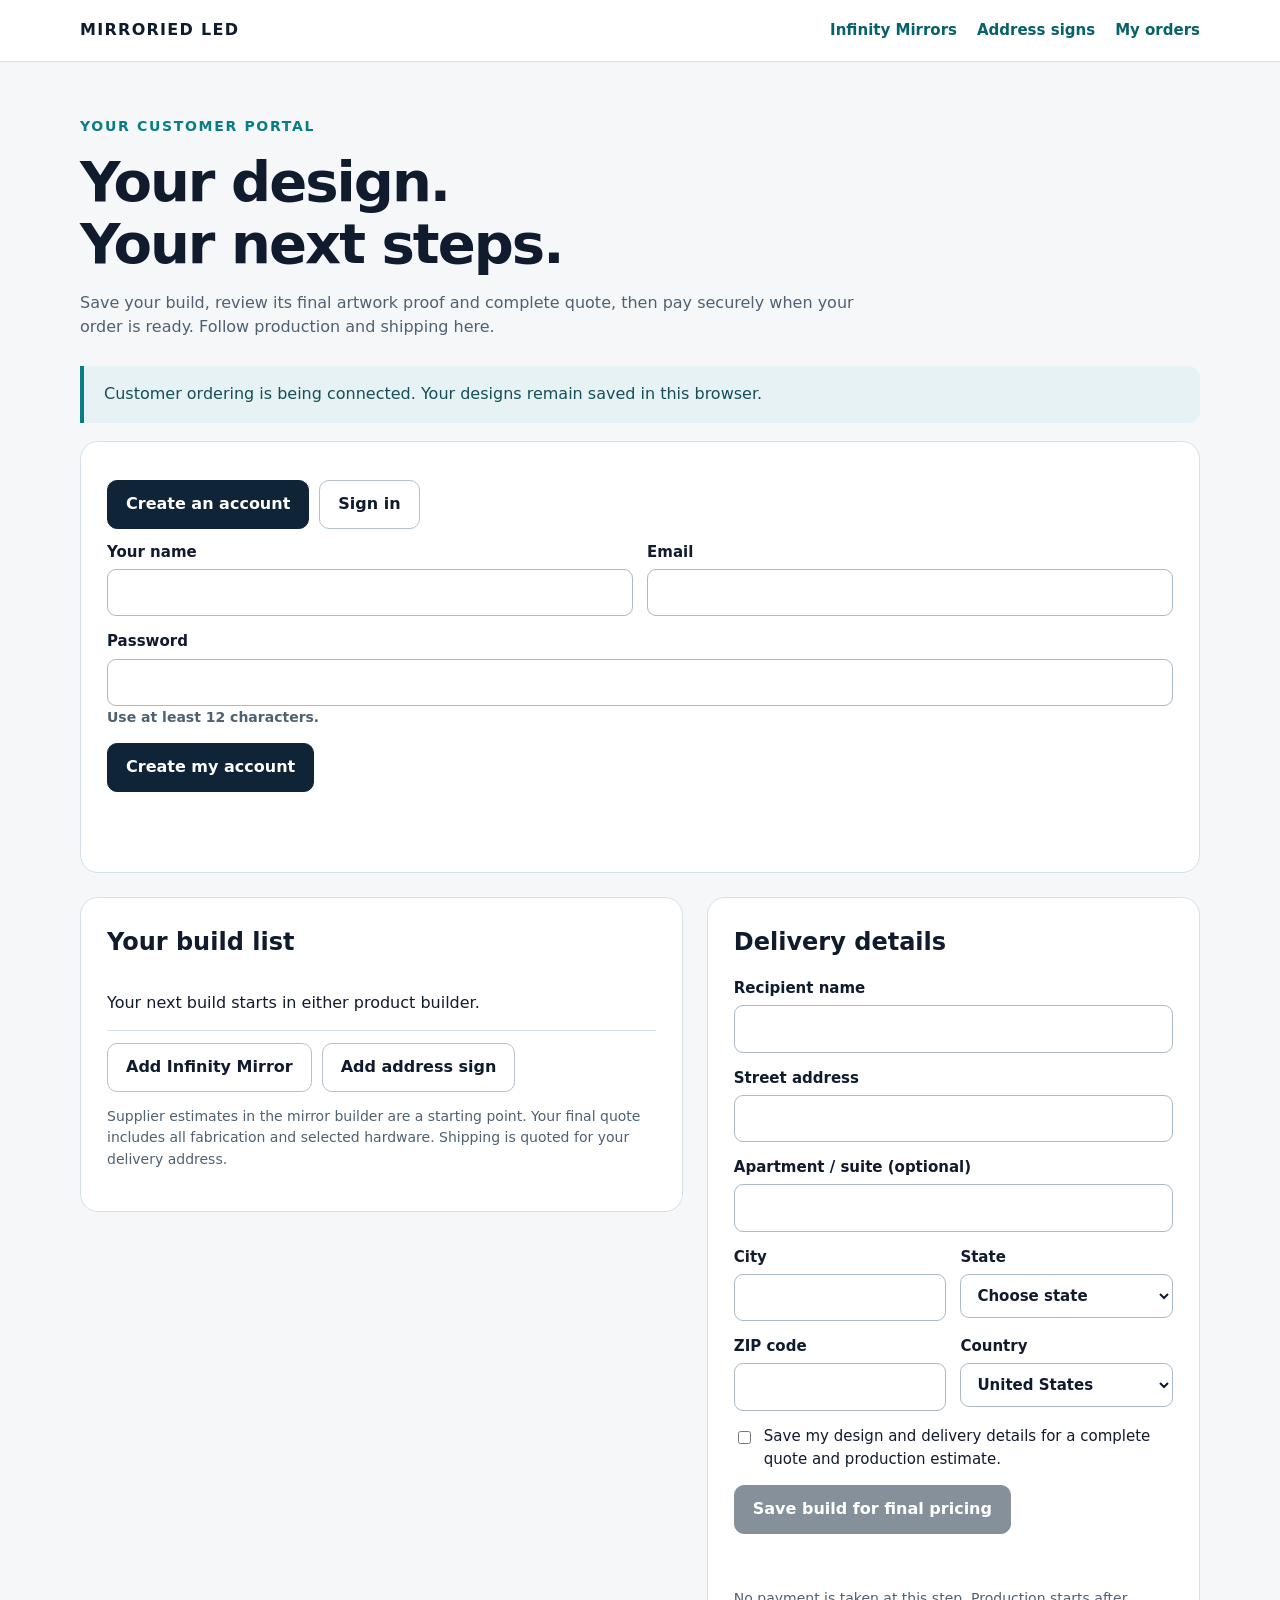
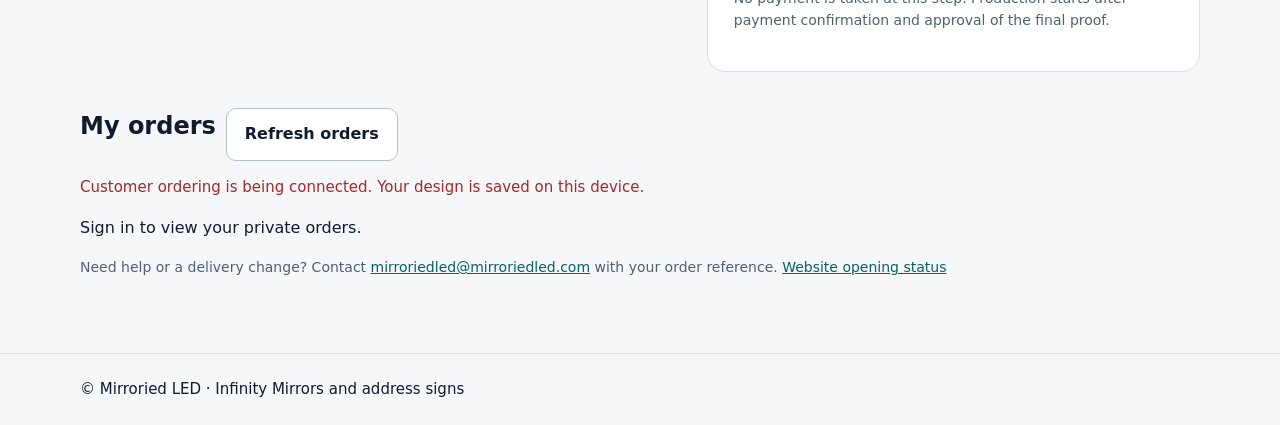
==== commit 276011ab: "Prepare two-product opening and verified custom-order checkout Add phased landing page, address-sign" ====
--- a/customer-portal/index.html
+++ b/customer-portal/index.html
@@ -1,114 +1 @@
-<!doctype html>
-<html lang="en">
-<head>
-  <meta charset="utf-8">
-  <meta name="viewport" content="width=device-width, initial-scale=1">
-  <meta name="description" content="Mirroried LED customer access: a private music and video library, premium plan requests and a synchronized LED preview for Chataigne and WLED-MM setups.">
-  <meta name="color-scheme" content="dark">
-  <title>Customer Portal — Mirroried LED</title>
-  <link rel="stylesheet" href="portal.css?v=8d308800844b">
-  <link rel="stylesheet" href="business.css?v=39bae571b49a">
-  <script src="portal.js?v=eea89f5889e5" defer></script>
-  <script src="business.js?v=430224298215" defer></script>
-</head>
-<body>
-  <a class="skip-link" href="#main">Skip to content</a>
-  <header class="site-header">
-    <div class="shell header-inner">
-      <a class="brand" href="../" aria-label="Mirroried LED home"><span class="brand-mark">M</span><span><strong>MIRRORIED LED</strong><small>Customer Portal</small></span></a>
-      <nav aria-label="Portal navigation"><a href="#builds">My builds</a><a href="#studio">Light studio</a><a href="#plans">Plans</a><a href="#support">Support</a><a id="operationsLink" class="operations-link" href="operations.html" hidden>Team</a></nav>
-      <a class="header-action" href="#account" id="accountLink">Sign up / Log in</a>
-    </div>
-  </header>
-  <main id="main">
-    <div class="shell">
-      <div class="release-note"><span class="status-dot"></span><strong>Draft premium access</strong><span>Plans are being finalized. Billing is off.</span></div>
-      <section class="welcome-grid" aria-labelledby="welcomeTitle">
-        <div class="welcome-copy">
-          <p class="eyebrow">YOUR MUSIC. YOUR VIDEO. YOUR LIGHT.</p>
-          <h1 id="welcomeTitle">Make every<br>beat <span>visible.</span></h1>
-          <p class="lead">Build your media library and see music and video come alive as LED light. Designed for your Chataigne + WLED-MM setup.</p>
-          <div class="hero-actions"><a class="button primary" href="#studio">Try the light studio <span aria-hidden="true">↗</span></a><a class="button secondary" href="#plans">Explore plans</a></div>
-          <div class="feature-line"><span>Music-reactive preview</span><span>Video-to-pixel preview</span><span>Private uploads</span></div>
-        </div>
-        <section class="account-panel panel" id="account" aria-labelledby="accountTitle">
-          <div class="panel-heading"><p class="eyebrow">CUSTOMER ACCESS</p><span class="small-tag" id="accountState">Checking access</span></div>
-          <div id="signedOut">
-            <h2 id="accountTitle">Your next light show<br>starts here.</h2>
-            <p class="muted" id="accountAvailability">Checking account availability…</p>
-            <div class="auth-tabs" aria-label="Account action"><button type="button" id="signupTab" class="active" aria-pressed="true">Sign up</button><button type="button" id="loginTab" aria-pressed="false">Log in</button></div>
-            <form id="accountForm">
-              <label id="nameField">Your name<input name="name" id="accountName" autocomplete="name" maxlength="100" required></label>
-              <label>Email address<input name="email" id="accountEmail" type="email" autocomplete="email" maxlength="254" required></label>
-              <label>Password<input name="password" id="accountPassword" type="password" autocomplete="new-password" minlength="12" maxlength="72" required><small id="passwordHint">Use at least 12 characters.</small></label>
-              <label id="planField">Plan you’re interested in<select id="requestedPlan" name="requestedPlan"><option value="free">Free</option><option value="premium" selected>Premium</option><option value="premium-plus">Premium+</option></select></label>
-              <button class="button primary full-width" id="accountSubmit" type="submit" disabled>Create my account</button>
-              <p class="fine-print" id="signupNote">New accounts begin with Free storage. Premium requests do not start a subscription or charge you.</p>
-            </form>
-          </div>
-          <div id="signedIn" hidden>
-            <h2 id="memberGreeting">Welcome back.</h2><p class="muted" id="memberEmail"></p>
-            <dl class="member-details"><div><dt>Active access</dt><dd id="memberPlan"></dd></div><div><dt>Requested plan</dt><dd id="memberRequest"></dd></div><div><dt>Billing</dt><dd>Off · no charges</dd></div></dl>
-            <a class="button primary full-width" href="#studio">Open my media library</a><button class="text-button" type="button" id="logoutButton">Log out</button>
-            <p class="fine-print">Use Mirroried LED support for account help or to request a change to your access.</p>
-          </div>
-          <p class="form-message" id="accountMessage" role="status" aria-live="polite"></p>
-        </section>
-      </section>
-      <section class="plans-section" id="plans" aria-labelledby="plansTitle">
-        <div class="section-heading"><div><p class="eyebrow">ROOM FOR YOUR NEXT SHOW</p><h2 id="plansTitle">Choose your capacity.</h2></div><p>Draft library limits.<br>Premium pricing to be confirmed.</p></div>
-        <div class="plans-grid" id="planCards">
-          <article class="plan-card"><div class="plan-top"><h3>Free</h3><span class="small-tag">Draft</span></div><p class="plan-description">Try your first light show.</p><div class="plan-capacity"><strong data-plan-songs="free">3</strong> songs <span>+</span> <strong data-plan-videos="free">1</strong> video</div><ul><li>Personal media library</li><li>Music and video LED preview</li></ul><button class="button secondary full-width plan-select" type="button" data-plan="free">Choose Free</button><p class="price-note">No payment required</p></article>
-          <article class="plan-card featured"><div class="plan-top"><h3>Premium</h3><span class="small-tag teal">Draft</span></div><p class="plan-description">More music. More possibilities.</p><div class="plan-capacity"><strong data-plan-songs="premium">25</strong> songs <span>+</span> <strong data-plan-videos="premium">5</strong> videos</div><ul><li>Expanded media capacity</li><li>Chataigne + WLED-MM setup path</li></ul><button class="button primary full-width plan-select" type="button" data-plan="premium">Request Premium</button><p class="price-note">Pricing to be confirmed</p></article>
-          <article class="plan-card"><div class="plan-top"><h3>Premium+</h3><span class="small-tag">Draft</span></div><p class="plan-description">Build a bigger collection.</p><div class="plan-capacity"><strong data-plan-songs="premium-plus">100</strong> songs <span>+</span> <strong data-plan-videos="premium-plus">20</strong> videos</div><ul><li>Our largest draft media library</li><li>Music and video show planning</li></ul><button class="button secondary full-width plan-select" type="button" data-plan="premium-plus">Request Premium+</button><p class="price-note">Pricing to be confirmed</p></article>
-        </div>
-        <p class="section-note">These are proposed storage counts, not a paid offer. Premium access must be approved by the Mirroried LED team.</p>
-      </section>
-      <section class="studio-section" id="studio" aria-labelledby="studioTitle">
-        <div class="section-heading"><div><p class="eyebrow">LIGHT STUDIO</p><h2 id="studioTitle">See the sound.<br>Feel the color.</h2></div><span class="studio-badge">Browser preview</span></div>
-        <div class="studio-grid">
-          <div class="studio-controls panel">
-            <h3>Bring your media.</h3><p class="muted">Choose music or a video, then play it alongside your LED preview.</p>
-            <form id="uploadForm">
-              <label class="file-label" for="mediaFile"><span class="upload-symbol" aria-hidden="true">↑</span><strong>Choose a song or video</strong><span>MP3 · WAV · OGG · MP4 · WebM</span></label>
-              <input type="file" id="mediaFile" name="file" accept=".mp3,.wav,.ogg,.mp4,.webm,audio/mpeg,audio/wav,audio/ogg,video/mp4,video/webm">
-              <p class="selected-file" id="selectedFile">No file selected.</p>
-              <div class="upload-actions"><button class="button secondary" id="localPreviewButton" type="button" disabled>Preview on this device</button><button class="button primary" id="saveMediaButton" type="submit" disabled>Save to my library</button></div>
-              <p class="fine-print" id="uploadAvailability">Local previews work without an account. Sign in to save a private upload.</p>
-              <progress id="uploadProgress" max="100" value="0" aria-label="Upload progress" hidden></progress>
-              <p class="form-message" id="uploadMessage" role="status" aria-live="polite"></p>
-            </form>
-            <div class="preview-settings"><label>Light source<select id="previewMode"><option value="music">Music-reactive</option><option value="video">Video colors</option></select></label><label>Preview brightness <span id="brightnessValue">60%</span><input id="brightness" type="range" min="5" max="100" value="60"></label></div>
-          </div>
-          <div class="preview-panel panel">
-            <div class="preview-heading"><div><p class="eyebrow">LED MATRIX</p><h3 id="previewName">Your light canvas.</h3></div><span class="small-tag" id="previewStatus">Illustration</span></div>
-            <div class="matrix-frame"><canvas id="ledCanvas" width="960" height="540" role="img" aria-label="LED matrix preview. Choose and play music or a video to synchronize the lights."></canvas></div>
-            <div class="player-bar"><p id="playerDescription">Play the demo, or choose your own media.</p><button class="button secondary compact" id="demoButton" type="button">Play demo</button></div>
-            <div id="playerContainer" hidden><video id="mediaPlayer" controls playsinline preload="metadata" aria-label="Music and video preview player"></video></div>
-            <p class="fine-print preview-disclosure" id="previewDisclosure">The matrix above is a browser visualization. Your physical LEDs need a connected local controller bridge.</p>
-          </div>
-        </div>
-        <div class="library-panel panel">
-          <div class="library-heading"><div><p class="eyebrow">YOUR COLLECTION</p><h3>My media library</h3></div><span class="small-tag" id="libraryUsage">Sign in to save media</span></div>
-          <p class="library-empty" id="libraryEmpty">Your saved songs and videos will appear here. Local previews are not uploaded or saved.</p>
-          <ul id="mediaLibrary" class="media-library" aria-label="Saved music and videos"></ul>
-          <p class="form-message" id="libraryMessage" role="status" aria-live="polite"></p>
-        </div>
-      </section>
-      <section class="business-section" id="builds" aria-labelledby="buildsTitle">
-        <div class="business-heading"><div><p class="eyebrow">FROM IDEA TO YOUR FINISHED BUILD</p><h2 id="buildsTitle">Your builds. Your progress.</h2></div><button id="refreshBuilds" class="button secondary compact" type="button">Refresh builds</button></div>
-        <div class="workflow-strip" aria-label="Build process"><div><strong>01 · Design</strong>Upload artwork or ask our team to design it.</div><div><strong>02 · Approve</strong>Review the quote and artwork proof.</div><div><strong>03 · Build</strong>Follow production and quality updates.</div><div><strong>04 · Receive</strong>See pickup or shipment details.</div></div>
-        <p id="businessAvailability" class="business-message" role="status" aria-live="polite">Checking build access…</p>
-        <div class="business-grid"><form id="buildRequestForm" class="panel business-panel"><h3>Request a custom build</h3><p id="importedBuilds" class="business-draft" hidden></p><div id="singleBuildFields"><label>Product<select id="buildProduct"><option>Custom Infinity Mirror</option><option>Layered Stadium Model</option><option>Wall Panel LED Display</option><option>Address Sign or Mailbox</option><option>Other Custom Build</option></select></label><label>Size<input id="buildSize" maxlength="120" placeholder="24×24, or custom dimensions" required></label><label>Quantity<input id="buildQuantity" type="number" min="1" max="20" value="1" required></label><label>Lighting<input id="buildLighting" maxlength="120" placeholder="WLED, HUB75/HUB75E, audio-reactive…"></label><label>Frame / finish<input id="buildFinish" maxlength="120"></label><label>Artwork direction<select id="buildArtworkSource"><option value="team-design">Designed by Mirroried LED team</option><option value="upload">Use my uploaded artwork</option></select></label><label>Describe your artwork / theme<textarea id="buildArtwork" maxlength="1000" rows="3" required></textarea></label><label>Build notes<textarea id="buildNotes" maxlength="2000" rows="3" placeholder="Colors, installation, requested date…"></textarea></label></div><label>Artwork file (for uploaded artwork)<input id="buildArtworkFile" type="file" accept=".png,.jpg,.jpeg,.pdf,.svg"></label><p class="fine-print">PNG, JPEG, PDF or SVG · 10 MB maximum. Files are stored privately with your request. Custom designs are reviewed before production.</p><button id="saveBuildRequest" class="button primary" type="submit" disabled>Save request for a quote</button><button id="clearImportedBuilds" class="text-button" type="button" hidden>Start a different request</button><p id="buildRequestMessage" class="business-message" role="status" aria-live="polite"></p><p class="fine-print">This saves a quote request. Pricing and production timing require team review.</p></form><section class="panel business-panel"><h3>My build requests</h3><div id="customerBuilds"><p class="empty-business">Sign in to view your private build requests.</p></div></section></div>
-        <section class="panel business-panel"><h3>My updates</h3><ul id="customerUpdates"><li>Production updates will appear after you submit a build request.</li></ul></section>
-      </section>
-      <section class="business-section" id="support" aria-labelledby="supportTitle"><div class="business-heading"><div><p class="eyebrow">SUPPORT • WARRANTY • RETURNS</p><h2 id="supportTitle">Keep the light going.</h2></div></div><div class="business-grid"><form id="supportRequestForm" class="panel business-panel"><h3>Ask the team</h3><label>Request type<select id="supportKind"><option value="SUPPORT">Technical support</option><option value="ORDER">Build / order question</option><option value="LED_SETUP">Chataigne / WLED-MM setup</option><option value="WARRANTY">Warranty review</option><option value="RETURN">Return / RMA review</option></select></label><label>Related build<select id="supportOrder"><option value="">General question</option></select></label><label>Subject<input id="supportSubject" maxlength="200" required></label><label>Details<textarea id="supportBody" rows="4" maxlength="4000" required></textarea></label><button id="saveSupportRequest" class="button primary" type="submit" disabled>Save support request</button><p id="supportRequestMessage" class="business-message" role="status" aria-live="polite"></p><p class="fine-print">Warranty and return eligibility are reviewed by the team. A request does not authorize a refund or return shipment.</p></form><section class="panel business-panel"><h3>My support conversations</h3><div id="customerTickets"><p class="empty-business">Sign in to view your conversations.</p></div></section></div></section>
-      <section class="connection-section panel" id="connection" aria-labelledby="connectionTitle">
-        <div><p class="eyebrow">FROM SCREEN TO REAL LIGHT</p><h2 id="connectionTitle">Chataigne + WLED-MM</h2><p class="muted">Your local show computer handles the music, video and timing. Chataigne coordinates the show; WLED-MM drives your LEDs.</p></div>
-        <div class="connection-state"><span class="small-tag">Setup required</span><h3>Device bridge not connected</h3><p class="muted">Ask the Mirroried LED team to pair your controller and configure your show. This draft portal previews media; it does not send live commands to your lights.</p><a class="button secondary" href="../#contact">Request LED setup</a></div>
-      </section>
-    </div>
-  </main>
-  <footer><div class="shell"><span>© <span id="year">2026</span> Mirroried LED</span><a href="../">Back to the website <span aria-hidden="true">↗</span></a></div></footer>
-</body>
-</html>
+<!doctype html><html lang="en"><head><meta charset="utf-8"><meta name="viewport" content="width=device-width, initial-scale=1"><meta http-equiv="refresh" content="0;url=../shop/"><meta name="description" content="Mirroried LED customer ordering for Infinity Mirrors and address signs."><title>Customer Portal — Mirroried LED</title><link rel="stylesheet" href="../shop/shop.css"></head><body><main class="shell"><h1>Your customer portal</h1><p><a class="button primary" href="../shop/">Open my builds, quotes and orders</a></p><p>The Infinity Mirror and address-sign ordering portal is now at this link.</p></main></body></html>
--- a/shop/shop.css
+++ b/shop/shop.css
@@ -0,0 +1 @@
+:root{--bg:#f5f7f9;--ink:#101b2e;--muted:#4e6173;--line:#d6e0e7;--accent:#087d85;--surface:white}*{box-sizing:border-box}body{margin:0;background:var(--bg);color:var(--ink);font:1rem/1.55 Inter,system-ui,sans-serif}a{color:#07616a}button,input,select,textarea{font:inherit}button{cursor:pointer}button:disabled{cursor:default;opacity:.5}a:focus-visible,button:focus-visible{outline:3px solid #087d85;outline-offset:4px}[hidden]{display:none!important}.shell{width:min(1120px,calc(100% - 36px));margin:auto}header{border-bottom:1px solid var(--line);background:#fff}header .shell{padding:18px 0;display:flex;align-items:center;justify-content:space-between;gap:18px;flex-wrap:wrap}.brand{font-weight:850;letter-spacing:.08em;text-decoration:none;color:var(--ink)}nav{display:flex;gap:20px;flex-wrap:wrap}nav a{font-size:.9375rem;text-decoration:none;font-weight:650}main{padding:40px 0 60px}h1{font-size:clamp(2rem,5vw,3.5rem);line-height:1.1;letter-spacing:-.035em;margin:0 0 16px}h2{font-size:1.5rem;margin:0 0 16px}h3{font-size:1.15rem;margin:0 0 10px}.lede{color:var(--muted);max-width:800px;margin-bottom:26px}.eyebrow{font-size:.875rem;letter-spacing:.12em;font-weight:750;color:var(--accent)}.notice{background:#e6f2f3;border-left:4px solid var(--accent);padding:16px 20px;border-radius:0 12px 12px 0;margin:18px 0;color:#154e59}.grid{display:grid;grid-template-columns:1.1fr .9fr;gap:24px;align-items:start}.panel{background:white;padding:26px;border:1px solid var(--line);border-radius:18px;margin-bottom:24px}label{display:block;font-weight:650;font-size:.9375rem;margin-bottom:14px}input,select,textarea{display:block;width:100%;border:1px solid #aabac7;border-radius:9px;padding:11px 12px;margin-top:5px;color:var(--ink);background:white}input:focus,select:focus,textarea:focus{outline:3px solid #92dade;outline-offset:1px}.fields{display:grid;grid-template-columns:1fr 1fr;gap:0 14px}.fields .wide{grid-column:1/-1}.check{display:flex;gap:10px;align-items:flex-start;font-weight:400}.check input{width:auto;flex:0 0 auto;margin-top:6px}.button{display:inline-flex;align-items:center;justify-content:center;border:1px solid #b2c2cd;border-radius:10px;padding:11px 18px;font-weight:700;text-decoration:none;color:var(--ink);background:#fff}.primary{background:#102438;color:white;border-color:#102438}.actions{display:flex;gap:10px;flex-wrap:wrap;margin:12px 0}.message{color:#164e57;min-height:24px;font-size:.9375rem}.message.error{color:#a32929}.muted,.fine{color:var(--muted)}.fine{font-size:.875rem}.items{list-style:none;padding:0;margin:0}.items li{padding:14px 0;border-bottom:1px solid var(--line)}.items strong{display:block}.items button{padding:5px 9px;margin-top:8px}.order-card{border:1px solid var(--line);border-radius:14px;background:#fff;padding:24px;margin:16px 0;overflow-wrap:anywhere}.order-card h3{font-size:1.05rem;letter-spacing:.03em}.order-top{display:flex;gap:16px;justify-content:space-between;flex-wrap:wrap;font-weight:700;color:var(--accent);margin-bottom:12px}.order-top.paid{color:#21623c}.totals{margin:16px 0;border-top:1px solid var(--line)}.totals>div{display:flex;justify-content:space-between;gap:20px;padding:8px 0}.totals .total{font-weight:800;border-top:1px solid var(--line)}.order-card summary{cursor:pointer;font-weight:650}.proof-links{display:flex;gap:12px;flex-wrap:wrap;margin-bottom:12px}.address-concept{width:100%;display:block;border-radius:14px;aspect-ratio:16/10;object-fit:cover}.address-preview{margin:22px 0;border:1px solid #314557;background:#102438;color:#d1f5f3;padding:28px;text-align:center;border-radius:14px;overflow-wrap:anywhere}.address-preview strong{display:block;font-size:clamp(2rem,6vw,3.8rem);letter-spacing:.1em}.address-preview span{font-size:1.1rem}.preview-label{font-size:.875rem;color:var(--muted)}.sticky{position:sticky;top:24px}footer{padding:24px 0;border-top:1px solid var(--line);font-size:.9375rem}.skip-link{position:absolute;top:-100px;left:12px;background:#fff;padding:10px;z-index:10}.skip-link:focus{top:12px}@media(max-width:760px){.grid{grid-template-columns:1fr}.sticky{position:static}.fields{grid-template-columns:1fr}.panel{padding:22px}.order-card{padding:20px}nav{gap:15px}main{padding-top:28px}}@media(prefers-reduced-motion:reduce){*{scroll-behavior:auto}}
